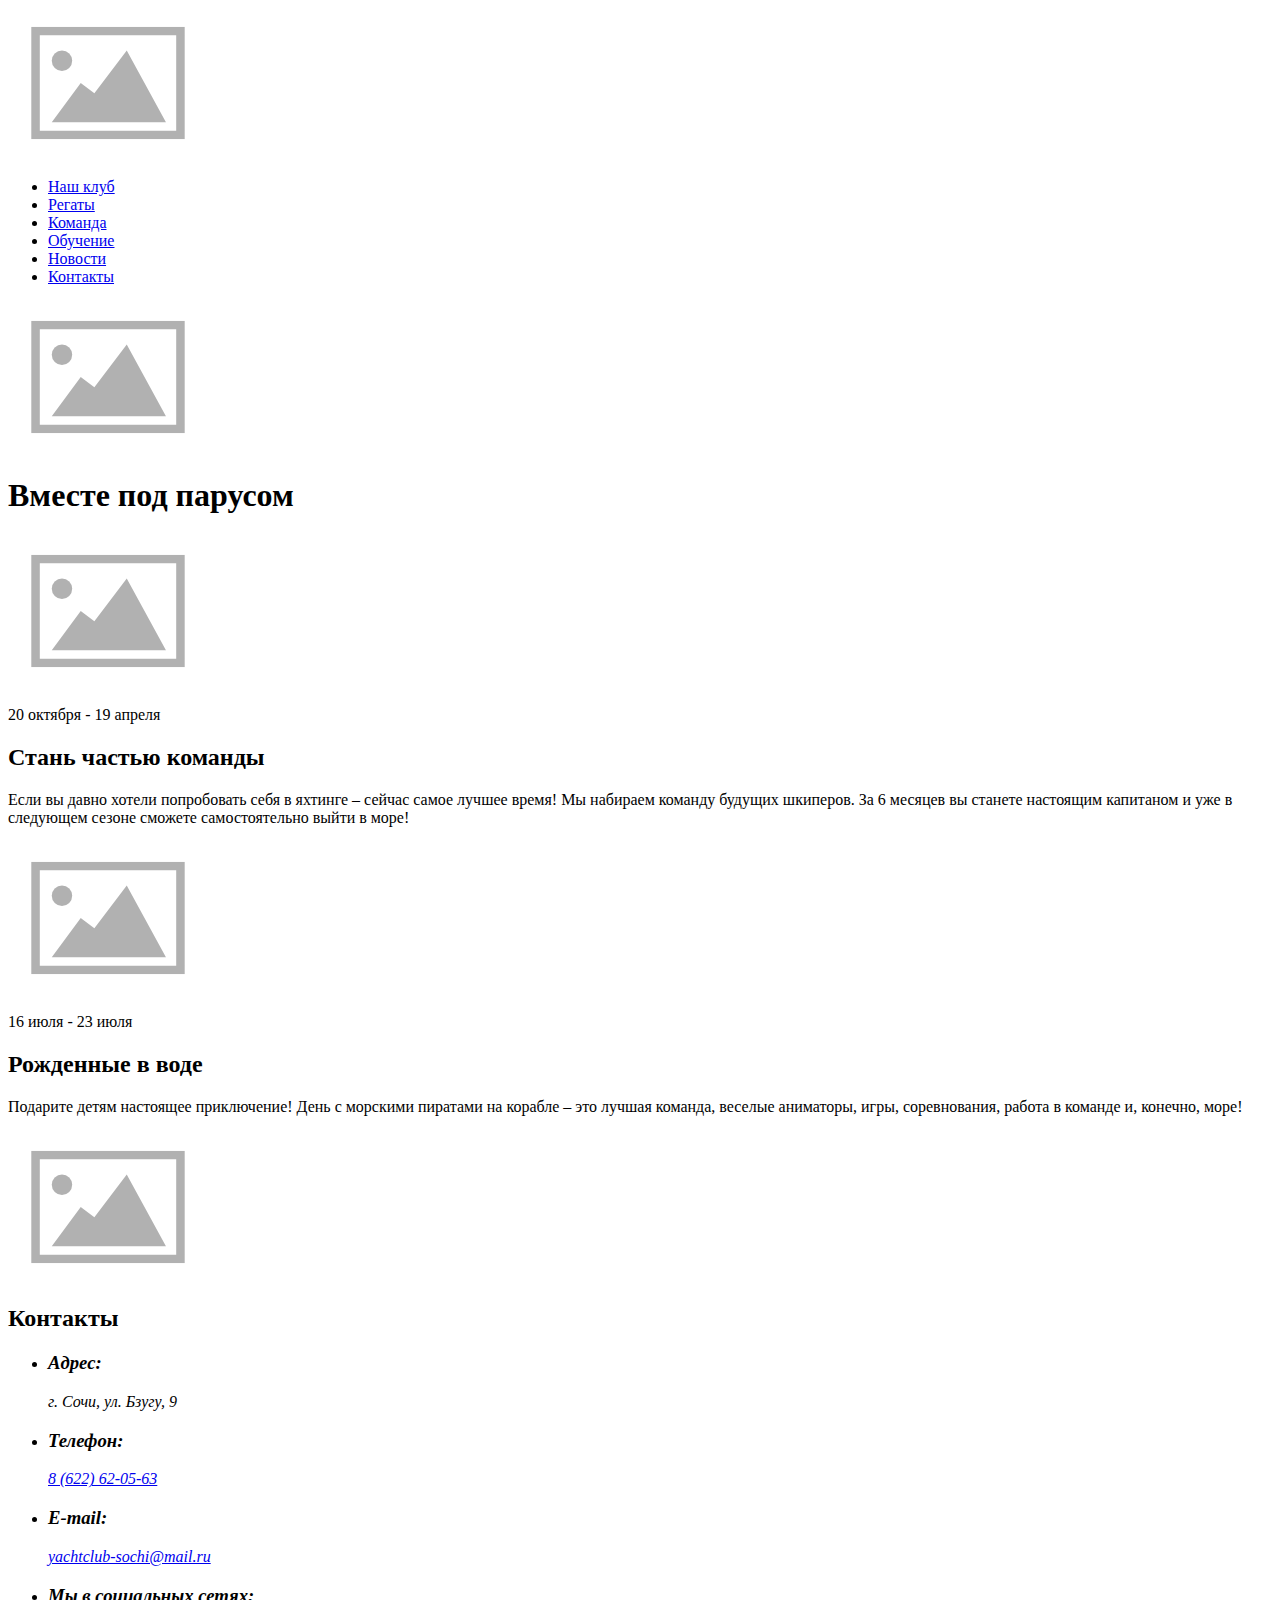
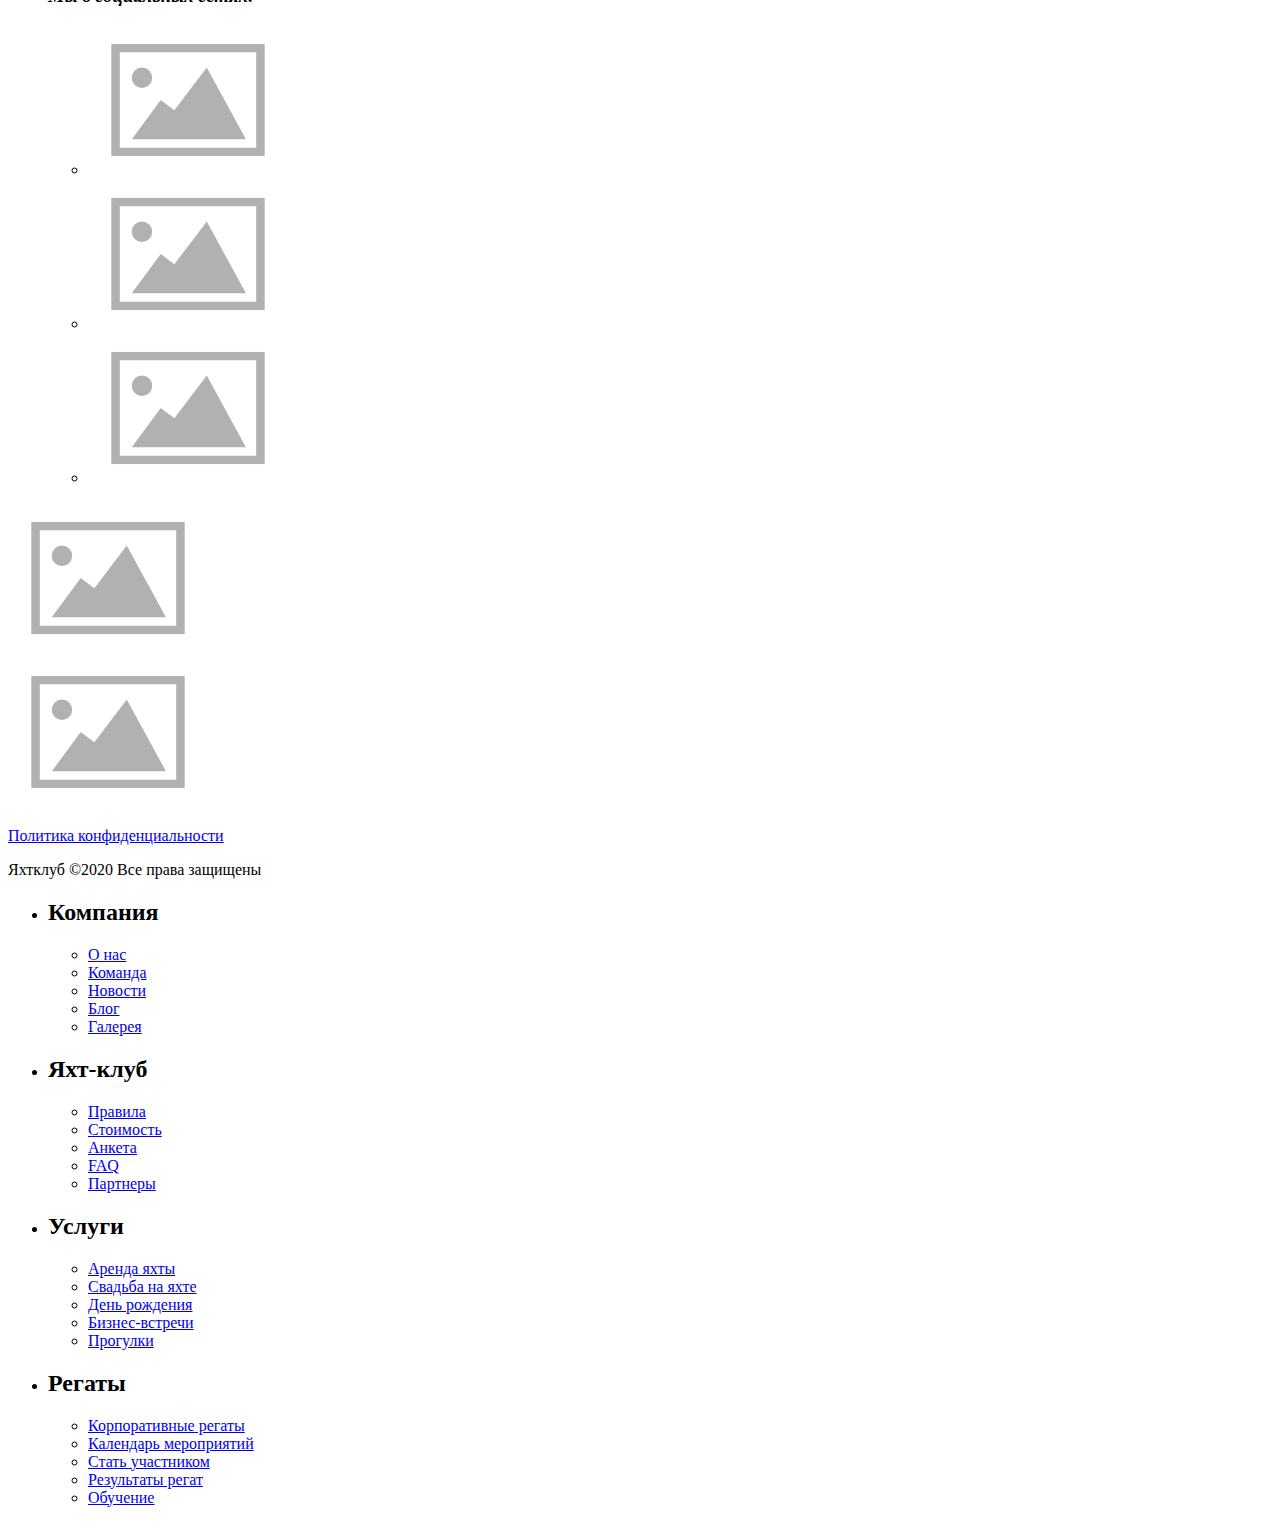
==== index.html @ 802c3d71 "Add files via upload" ====
<!DOCTYPE html>
<html lang="ru">
<head>
    <meta charset="UTF-8">
    <title>Document</title>
    <link href="css/style.css" rel="stylesheet">
</head>
<body>
    <header>
        <a href="#"><img src="img/placeholder.svg" alt="Логотип яхт-клуба"></a>
        <nav>
            <ul class = "header-list">
                <li class="header-list-item">
                    <a href="#">Наш клуб</a>
                </li>
                <li class="header-list-item">
                    <a href="#">Регаты</a>
                </li>
                <li class="header-list-item">
                    <a href="#">Команда</a>
                </li>
                <li class="header-list-item">
                    <a href="#">Обучение</a>
                </li>
                <li class="header-list-item">
                    <a href="#">Новости</a>
                </li>
                <li class="header-list-item">
                    <a href="#">Контакты</a>     
                </li>
            </ul>
        </nav>
        <img src="img/placeholder.svg" alt="Фото профиля">
    </header>


    <main>
        <section class="hero">
            <h1>Вместе под парусом</h1>
            <img src="img/placeholder.svg" alt="Яхта в море">
        </section>

        <section class="invite">
            <p><time>20 октября</time> - <time>19 апреля</time></p>
            <h2>Стань частью команды</h2>
            <p>Если вы давно хотели попробовать себя в яхтинге – сейчас самое лучшее время! Мы набираем команду будущих шкиперов. За 6 месяцев вы станете настоящим капитаном и уже в следующем сезоне сможете самостоятельно выйти в море!</p>
            <img src="img/placeholder.svg" alt="Член команды">
        </section>

        <section class="forkids">
            <p><time>16 июля</time> - <time>23 июля</time></p>
            <h2>Рожденные в воде</h2>
            <p>Подарите детям настоящее приключение! День с морскими пиратами на корабле – это лучшая команда, веселые аниматоры, игры, соревнования, работа в команде и, конечно, море!</p>
            <img src="img/placeholder.svg" alt="Дети на яхте">
        </section>

        <section class="contacts">
            <h2>Контакты</h2>
            <address>
                <ul class="contacts-list">
                    <li>
                        <h3>Адрес:</h3>
                        <p><i>г. Сочи, ул. Бзугу, 9</i></p>
                    </li>
                    <li>
                        <h3>Телефон:</h3>
                        <p><a href="tel:8622620563">8 (622) 62-05-63</a></p>
                    </li>
                    <li>
                        <h3>E-mail:</h3>
                        <p><a href="#">yachtclub-sochi@mail.ru</a></p>
                    </li>
                    <li>
                        <h3>Мы в социальных сетях:</h3>
                        <ul class="contacts-social-list">
                            <li>
                                <a href="#" class="contacts-images">
                                    <img src="img/placeholder.svg" alt="Facebook">
                                </a>
                            </li>
                            <li>
                                <a href="#" class="contacts-images">
                                    <img src="img/placeholder.svg" alt="Twitter">
                                </a>
                            </li>
                            <li>
                                <a href="#" class="contacts-images">
                                    <img src="img/placeholder.svg" alt="Instagram">
                                </a>
                            </li>
                        </ul>
                    </li>
                </ul>
                <img src="img/placeholder.svg" alt="Адрес на карте">
            </address>
        </section>
    </main>
    <footer>
        <a href="#"><img src="img/placeholder.svg" alt="Логотип яхт-клуба"></a>
        <p><a href="#">Политика конфиденциальности</a></p>
        <p>Яхтклуб ©2020 Все права защищены</p>
        
        <ul class="footer-list">
            <li>
                <h2>Компания</h2>
                <ul class="footer-list-deep">
                    <li><a href="#">О нас</a></li>
                    <li><a href="#">Команда</a></li>
                    <li><a href="#">Новости</a></li>
                    <li><a href="#">Блог</a></li>
                    <li><a href="#">Галерея</a></li>
                </ul>
            </li>
            <li>
                <h2>Яхт-клуб</h2>
                <ul class="footer-list-deep">
                    <li><a href="#">Правила</a></li>
                    <li><a href="#">Стоимость</a></li>
                    <li><a href="#">Анкета</a></li>
                    <li><a href="#">FAQ</a></li>
                    <li><a href="#">Партнеры</a></li>
                </ul>
            </li>
            <li>
                <h2>Услуги</h2>
                <ul class="footer-list-deep">
                    <li><a href="#">Аренда яхты</a></li>
                    <li><a href="#">Свадьба на яхте</a></li>
                    <li><a href="#">День рождения</a></li>
                    <li><a href="#">Бизнес-встречи</a></li>
                    <li><a href="#">Прогулки</a></li>
                </ul>
            </li>
            <li>
                <h2>Регаты</h2>
                <ul class="footer-list-deep">
                    <li><a href="#">Корпоративные регаты</a></li>
                    <li><a href="#">Календарь мероприятий</a></li>
                    <li><a href="#">Стать участником</a></li>
                    <li><a href="#">Результаты регат</a></li>
                    <li><a href="#">Обучение</a></li>
                </ul>
            </li>
        </ul>
    </footer>
</body>
</html>
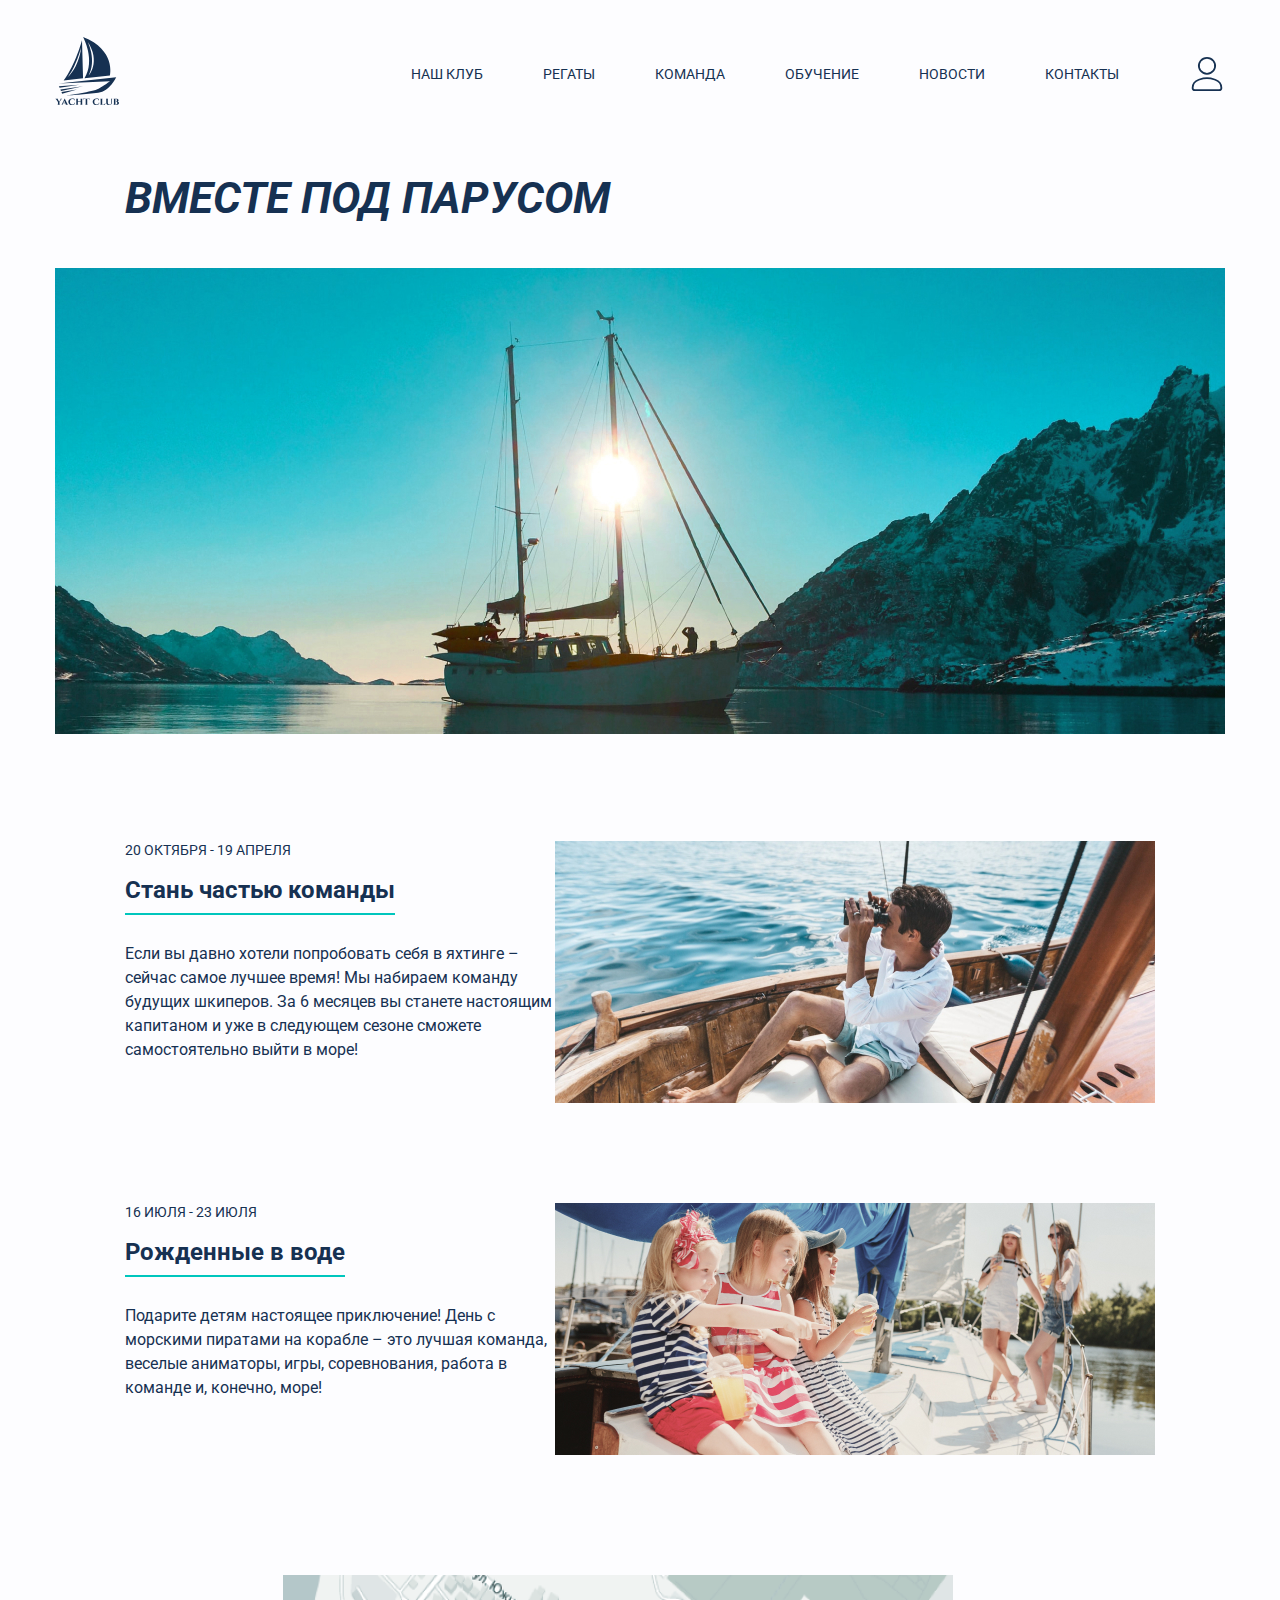
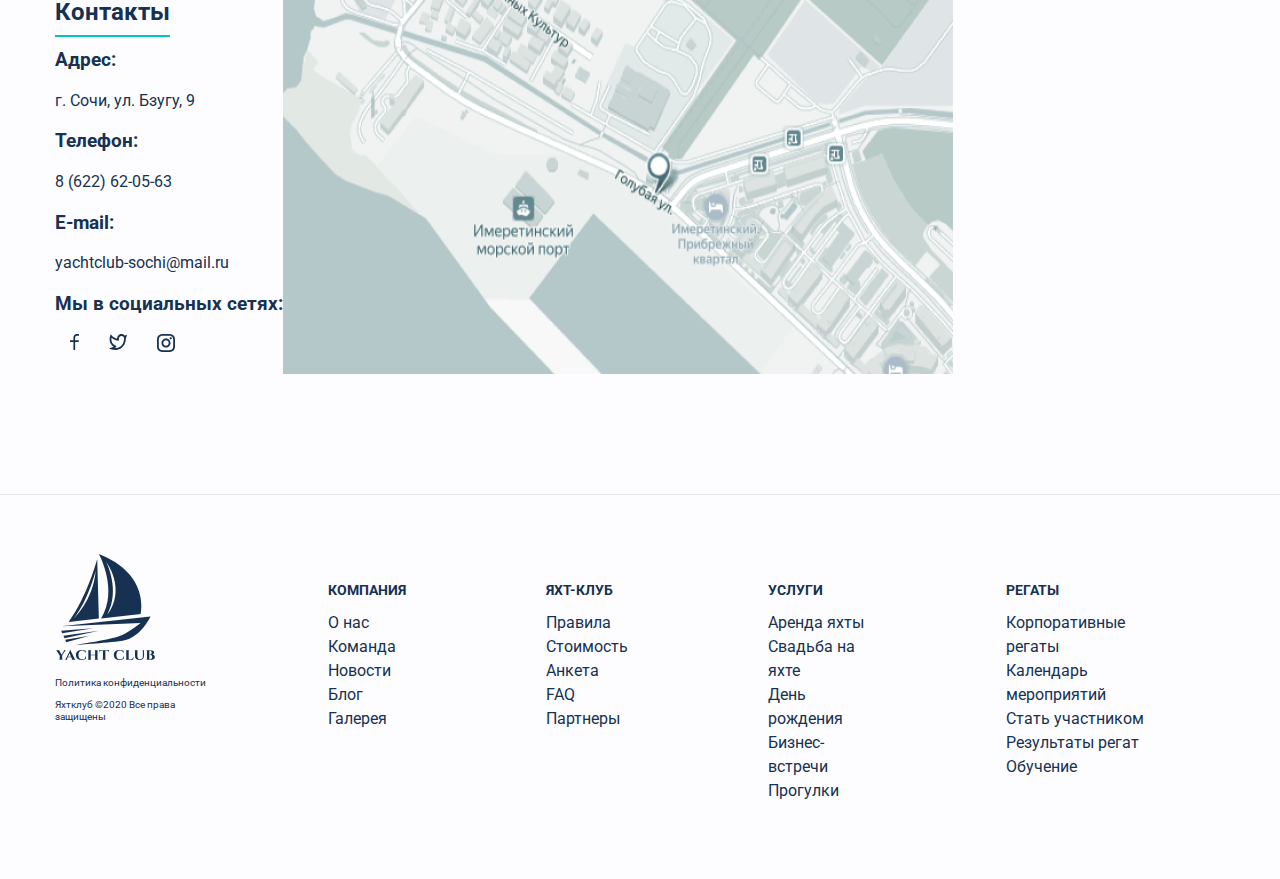
==== commit e73a7731: "visual" ====
--- a/index.html
+++ b/index.html
@@ -4,105 +4,118 @@
     <meta charset="UTF-8">
     <title>Document</title>
     <link href="css/style.css" rel="stylesheet">
+    <link rel="preconnect" href="https://fonts.googleapis.com">
+    <link rel="preconnect" href="https://fonts.gstatic.com" crossorigin>
+    <link href="https://fonts.googleapis.com/css2?family=Roboto:ital,wght@0,400;0,700;1,400&display=swap" rel="stylesheet">
 </head>
 <body>
-    <header>
-        <a href="#"><img src="img/placeholder.svg" alt="Логотип яхт-клуба"></a>
-        <nav>
-            <ul class = "header-list">
-                <li class="header-list-item">
-                    <a href="#">Наш клуб</a>
-                </li>
-                <li class="header-list-item">
-                    <a href="#">Регаты</a>
-                </li>
-                <li class="header-list-item">
-                    <a href="#">Команда</a>
-                </li>
-                <li class="header-list-item">
-                    <a href="#">Обучение</a>
-                </li>
-                <li class="header-list-item">
-                    <a href="#">Новости</a>
-                </li>
-                <li class="header-list-item">
-                    <a href="#">Контакты</a>     
-                </li>
-            </ul>
-        </nav>
-        <img src="img/placeholder.svg" alt="Фото профиля">
+    <header class="flex align-center">
+        <a href="#"><img src="img/logotype.svg" width="64" height="68" alt="Логотип яхт-клуба"></a>
+        <div class="align-center align-right flex">
+            <nav>
+                <ul class = "header-list flex">
+                    <li class="header-list-item">
+                        <a href="#">Наш клуб</a>
+                    </li>
+                    <li class="header-list-item">
+                        <a href="#">Регаты</a>
+                    </li>
+                    <li class="header-list-item">
+                        <a href="#">Команда</a>
+                    </li>
+                    <li class="header-list-item">
+                        <a href="#">Обучение</a>
+                    </li>
+                    <li class="header-list-item">
+                        <a href="#">Новости</a>
+                    </li>
+                    <li class="header-list-item">
+                        <a href="#">Контакты</a>     
+                    </li>
+                </ul>
+            </nav>
+            <img class="user-image" src="img/user.svg" width="36" height="36" alt="Фото профиля">
+        </div>
     </header>
 
 
     <main>
         <section class="hero">
-            <h1>Вместе под парусом</h1>
-            <img src="img/placeholder.svg" alt="Яхта в море">
+            <h1 class="closer-to-center">Вместе под парусом</h1>
+            <img src="img/photo_hero_main.jpg" width="100%" height="auto" alt="Яхта в море">
         </section>
 
-        <section class="invite">
-            <p><time>20 октября</time> - <time>19 апреля</time></p>
-            <h2>Стань частью команды</h2>
-            <p>Если вы давно хотели попробовать себя в яхтинге – сейчас самое лучшее время! Мы набираем команду будущих шкиперов. За 6 месяцев вы станете настоящим капитаном и уже в следующем сезоне сможете самостоятельно выйти в море!</p>
-            <img src="img/placeholder.svg" alt="Член команды">
+        <section class="flex closer-to-center">
+            <div>
+                <p class="dates"><time>20 октября</time> - <time>19 апреля</time></p>
+                <h2>Стань частью команды</h2>
+                <p>Если вы давно хотели попробовать себя в яхтинге – сейчас самое лучшее время! Мы набираем команду будущих шкиперов. За 6 месяцев вы станете настоящим капитаном и уже в следующем сезоне сможете самостоятельно выйти в море!</p>
+            </div>
+            <img src="img/photo_crew.jpg" alt="Член команды">
         </section>
 
-        <section class="forkids">
-            <p><time>16 июля</time> - <time>23 июля</time></p>
-            <h2>Рожденные в воде</h2>
-            <p>Подарите детям настоящее приключение! День с морскими пиратами на корабле – это лучшая команда, веселые аниматоры, игры, соревнования, работа в команде и, конечно, море!</p>
-            <img src="img/placeholder.svg" alt="Дети на яхте">
+        <section class="flex closer-to-center">
+            <div>
+                <p class="dates"><time>16 июля</time> - <time>23 июля</time></p>
+                <h2>Рожденные в воде</h2>
+                <p>Подарите детям настоящее приключение! День с морскими пиратами на корабле – это лучшая команда, веселые аниматоры, игры, соревнования, работа в команде и, конечно, море!</p>
+            </div>
+            <img src="img/photo_kids.jpg" alt="Дети на яхте">
         </section>
 
-        <section class="contacts">
+        <section class="flex contacts">
+            <div>
             <h2>Контакты</h2>
-            <address>
-                <ul class="contacts-list">
-                    <li>
-                        <h3>Адрес:</h3>
-                        <p><i>г. Сочи, ул. Бзугу, 9</i></p>
-                    </li>
-                    <li>
-                        <h3>Телефон:</h3>
-                        <p><a href="tel:8622620563">8 (622) 62-05-63</a></p>
-                    </li>
-                    <li>
-                        <h3>E-mail:</h3>
-                        <p><a href="#">yachtclub-sochi@mail.ru</a></p>
-                    </li>
-                    <li>
-                        <h3>Мы в социальных сетях:</h3>
-                        <ul class="contacts-social-list">
-                            <li>
-                                <a href="#" class="contacts-images">
-                                    <img src="img/placeholder.svg" alt="Facebook">
-                                </a>
-                            </li>
-                            <li>
-                                <a href="#" class="contacts-images">
-                                    <img src="img/placeholder.svg" alt="Twitter">
-                                </a>
-                            </li>
-                            <li>
-                                <a href="#" class="contacts-images">
-                                    <img src="img/placeholder.svg" alt="Instagram">
-                                </a>
-                            </li>
-                        </ul>
-                    </li>
-                </ul>
-                <img src="img/placeholder.svg" alt="Адрес на карте">
-            </address>
+                <address>
+                    <ul class="contacts-list">
+                        <li>
+                            <h3>Адрес:</h3>
+                            <p>г. Сочи, ул. Бзугу, 9</p>
+                        </li>
+                        <li>
+                            <h3>Телефон:</h3>
+                            <p><a href="tel:8622620563">8 (622) 62-05-63</a></p>
+                        </li>
+                        <li>
+                            <h3>E-mail:</h3>
+                            <p><a href="#">yachtclub-sochi@mail.ru</a></p>
+                        </li>
+                        <li>
+                            <h3>Мы в социальных сетях:</h3>
+                            <ul class="flex contacts-list">
+                                <li>
+                                    <a href="#" class="contacts-images">
+                                        <img src="img/facebook.svg" alt="Facebook">
+                                    </a>
+                                </li>
+                                <li>
+                                    <a href="#" class="contacts-images">
+                                        <img src="img/twitter.svg" alt="Twitter">
+                                    </a>
+                                </li>
+                                <li>
+                                    <a href="#" class="contacts-images">
+                                        <img src="img/instagram.svg" alt="Instagram">
+                                    </a>
+                                </li>
+                            </ul>
+                        </li>
+                    </ul>
+                </address>
+            </div>
+            <img src="img/map.png" alt="Адрес на карте">
         </section>
     </main>
-    <footer>
-        <a href="#"><img src="img/placeholder.svg" alt="Логотип яхт-клуба"></a>
-        <p><a href="#">Политика конфиденциальности</a></p>
-        <p>Яхтклуб ©2020 Все права защищены</p>
-        
-        <ul class="footer-list">
-            <li>
-                <h2>Компания</h2>
+    <footer class="flex">
+        <div>
+            <a href="#"><img src="img/logotype.svg" width="100" height="106" alt="Логотип яхт-клуба"></a>
+            <p class="confident"><a href="#">Политика конфиденциальности</a></p>
+            <p class="confident">Яхтклуб ©2020 Все права защищены</p>
+        </div>
+
+        <ul class="flex footer-list">
+            <li class="footer-list-block">
+                <h2 class="footer-list-header">Компания</h2>
                 <ul class="footer-list-deep">
                     <li><a href="#">О нас</a></li>
                     <li><a href="#">Команда</a></li>
@@ -111,8 +124,8 @@
                     <li><a href="#">Галерея</a></li>
                 </ul>
             </li>
-            <li>
-                <h2>Яхт-клуб</h2>
+            <li class="footer-list-block">
+                <h2 class="footer-list-header">Яхт-клуб</h2>
                 <ul class="footer-list-deep">
                     <li><a href="#">Правила</a></li>
                     <li><a href="#">Стоимость</a></li>
@@ -121,8 +134,8 @@
                     <li><a href="#">Партнеры</a></li>
                 </ul>
             </li>
-            <li>
-                <h2>Услуги</h2>
+            <li class="footer-list-block">
+                <h2 class="footer-list-header">Услуги</h2>
                 <ul class="footer-list-deep">
                     <li><a href="#">Аренда яхты</a></li>
                     <li><a href="#">Свадьба на яхте</a></li>
@@ -131,8 +144,8 @@
                     <li><a href="#">Прогулки</a></li>
                 </ul>
             </li>
-            <li>
-                <h2>Регаты</h2>
+            <li class="footer-list-block">
+                <h2 class="footer-list-header">Регаты</h2>
                 <ul class="footer-list-deep">
                     <li><a href="#">Корпоративные регаты</a></li>
                     <li><a href="#">Календарь мероприятий</a></li>
--- a/css/style.css
+++ b/css/style.css
@@ -0,0 +1,155 @@
+body{
+    font-family: "Roboto", sans-serif;
+    font-size: 16px;
+    line-height: 24px;
+    font-weight: 400;
+    color: #163152;
+    padding-left: 55px;
+    padding-right: 55px;
+    padding-top: 20px;
+    margin: 0;
+    background-color: #FDFDFF;
+}
+
+header {
+    height: 108px;
+}
+
+ul {
+    list-style-type: none;
+}
+
+a{
+    text-decoration: none;
+    color: #163152;
+}
+
+h2, h3 {
+    font-weight: 700;
+}
+
+h1 {
+    font-style: italic;
+    font-size: 44px;
+    line-height: 60px;
+    text-transform: uppercase;
+    padding-top: 40px;
+    padding-bottom: 40px;
+    margin: 0;
+}
+
+h2 {
+    font-size: 24px;
+    line-height: 34px;
+    text-decoration: underline;
+    text-decoration-color: #00C6BD;
+    text-decoration-thickness: 2px;
+    text-underline-offset: 15px;
+}
+
+.flex {
+    display: flex;
+}
+
+.align-right {
+    margin-left: auto;
+}
+
+.align-center {
+    align-items: center;
+}
+
+.closer-to-center {
+    padding-left: 70px;
+    padding-right: 70px;
+}
+
+.header-list {
+    align-items: center;
+    margin-right: 40px;
+}
+
+.header-list-item, .dates {
+    font-size: 14px;
+    line-height: 18px;
+    text-transform: uppercase;
+}
+
+.dates {
+    margin-top: 0;
+}
+
+.dates + h2 {
+    margin-top: 10px;
+    margin-bottom: 35px;
+}
+
+.header-list-item {
+    margin: 30px;
+}
+
+.contacts-list {
+    font-style: normal;
+    font-size: 16px;
+    line-height: 22px;
+}
+
+.hero {
+    margin: 0;
+}
+
+.hero + section {
+    margin-top: 120px;
+}
+
+section.closer-to-center {
+    margin-top: 100px;
+}
+
+.contacts {
+    margin-top: 120px;
+}
+
+.contacts-images {
+    margin: 15px;
+}
+
+.confident {
+    font-size: 10px;
+    line-height: 12px;
+}
+
+footer::before {
+    content: ""; /* Необходимо для создания псевдоэлемента */
+    position: absolute;
+    top: 0; /* Располагаем на верху footer */
+    left: -55px; /* Смещаем на величину отступа footer влево */
+    width: 100vw; /* Ширина на всю ширину вьюпорта */
+    height: 1px; /* Высота границы */
+    background-color: #1631521A; /* Цвет границы */
+    
+}
+
+footer {
+    position: relative;
+    margin-top: 120px;
+    margin-bottom: 60px;
+    padding-top: 60px;
+    padding-bottom: 0;
+}
+
+.footer-list-block {
+    padding-left: 70px;
+    padding-right: 70px;
+}
+
+.footer-list-header{
+    text-decoration: none;
+    font-size: 14px;
+    line-height: 18px;
+    text-transform: uppercase;
+}
+
+.footer-list-deep, .contacts-list {
+    padding-left: 0px;
+}